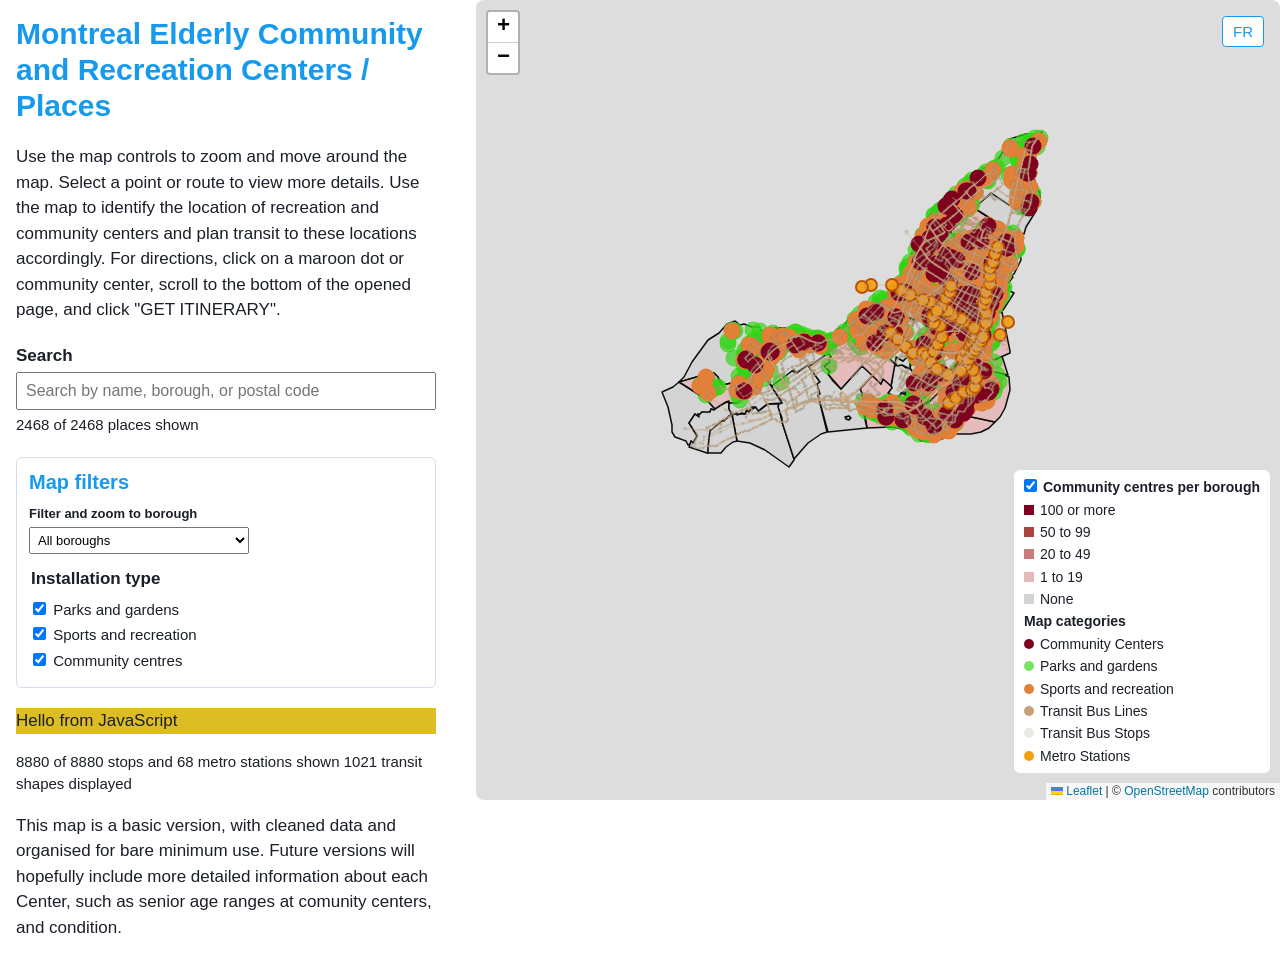
==== site/index.html @ 70dfc004 "Show accessibility in place details Co-authored-by: Copilot <223556219+Copilot@users.noreply.github." ====
<!doctype html>
<html lang="en">
<head>
  <meta charset="utf-8">
  <meta name="viewport" content="width=device-width, initial-scale=1">
  <title>MTL Elderly Community Centers</title>
  <link rel="stylesheet" href="vendor/leaflet/leaflet.css">
  <link rel="stylesheet" href="vendor/markercluster/MarkerCluster.css">
  <link rel="stylesheet" href="vendor/markercluster/MarkerCluster.Default.css">
  <link rel="stylesheet" href="style.css?v=accessibility-panel-20261113">
</head>
<body>
  <div class="language-control">
    <button id="language-toggle" type="button" aria-label="Switch to French">
      FR
    </button>
  </div>
  <div class="page">
    <main class="story">
      <h1 data-i18n="title">Montreal Elderly Community and Recreation Centers / Places</h1>
      <p id="map-description" data-i18n="mapDescription">
         Use the map controls to zoom and move around the map.
        Select a point or route to view more details. Use the map to identify the location of
        recreation and community centers and plan transit to these locations accordingly.
      </p>
      <div class="search-control">
        <label for="place-search" data-i18n="searchLabel">Search</label>
        <input
          id="place-search"
          type="search"
          list="place-suggestions"
          data-i18n-placeholder="searchPlaceholder"
          placeholder="Search by name, borough, or postal code"
          autocomplete="off">
        <datalist id="place-suggestions"></datalist>
        <p id="place-count" aria-live="polite"></p>
      </div>
      <section class="filter-panel" aria-labelledby="filter-heading">
        <h2 id="filter-heading" data-i18n="filterHeading">Map filters</h2>
        <div class="borough-control">
          <label for="borough-select" data-i18n="boroughLabel">Filter and zoom to borough</label>
          <select id="borough-select">
            <option value="" data-i18n="allBoroughs">All boroughs</option>
          </select>
        </div>
        <fieldset class="installation-filter">
          <legend data-i18n="installationType">Installation type</legend>
          <label>
            <input type="checkbox" data-category="Parks and gardens" checked>
            <span data-i18n="parks">Parks and gardens</span>
          </label>
          <label>
            <input type="checkbox" data-category="Sports and recreation" checked>
            <span data-i18n="sports">Sports and recreation</span>
          </label>
          <label>
            <input type="checkbox" data-category="Arts, culture and community" checked>
            <span data-i18n="community">Community centres</span>
          </label>
        </fieldset>
      </section>
      <section id="place-details" class="place-details" aria-live="polite" hidden>
        <h2 data-i18n="selectedPlace">Selected place</h2>
        <div id="place-details-content"></div>
      </section>
      <p id="center"></p>
      <p id="status" role="status" aria-live="assertive" data-i18n="loadingMap">Loading map...</p>

      <section>

        <p data-i18n="mapNote">This map is a basic version, with cleaned data and organised for bare minimum use.
          Future versions will hopefully include more detailed information about each 
          Center, such as senior age ranges at comunity centers, and condition.</p>
      </section> 
      <section>
        <ul></ul>
        </ul>
      </section>
    </main>
    <div id="map" role="region" aria-label="Map of elderly community and recreation centers"
      aria-describedby="map-description" tabindex="0"></div>
    <aside id="nearest-recommendations" class="nearest-recommendations"
      aria-live="polite" hidden></aside>
  </div>
  <script src="vendor/leaflet/leaflet.js"></script>
    <script src="vendor/markercluster/leaflet.markercluster.js"></script>
    <script src="app.js?v=accessibility-panel-20261113"></script>
</body>
</html>
---- site/vendor/leaflet/leaflet.css ----
/* required styles */

.leaflet-pane,
.leaflet-tile,
.leaflet-marker-icon,
.leaflet-marker-shadow,
.leaflet-tile-container,
.leaflet-pane > svg,
.leaflet-pane > canvas,
.leaflet-zoom-box,
.leaflet-image-layer,
.leaflet-layer {
	position: absolute;
	left: 0;
	top: 0;
	}
.leaflet-container {
	overflow: hidden;
	}
.leaflet-tile,
.leaflet-marker-icon,
.leaflet-marker-shadow {
	-webkit-user-select: none;
	   -moz-user-select: none;
	        user-select: none;
	  -webkit-user-drag: none;
	}
/* Prevents IE11 from highlighting tiles in blue */
.leaflet-tile::selection {
	background: transparent;
}
/* Safari renders non-retina tile on retina better with this, but Chrome is worse */
.leaflet-safari .leaflet-tile {
	image-rendering: -webkit-optimize-contrast;
	}
/* hack that prevents hw layers "stretching" when loading new tiles */
.leaflet-safari .leaflet-tile-container {
	width: 1600px;
	height: 1600px;
	-webkit-transform-origin: 0 0;
	}
.leaflet-marker-icon,
.leaflet-marker-shadow {
	display: block;
	}
/* .leaflet-container svg: reset svg max-width decleration shipped in Joomla! (joomla.org) 3.x */
/* .leaflet-container img: map is broken in FF if you have max-width: 100% on tiles */
.leaflet-container .leaflet-overlay-pane svg {
	max-width: none !important;
	max-height: none !important;
	}
.leaflet-container .leaflet-marker-pane img,
.leaflet-container .leaflet-shadow-pane img,
.leaflet-container .leaflet-tile-pane img,
.leaflet-container img.leaflet-image-layer,
.leaflet-container .leaflet-tile {
	max-width: none !important;
	max-height: none !important;
	width: auto;
	padding: 0;
	}

.leaflet-container img.leaflet-tile {
	/* See: https://bugs.chromium.org/p/chromium/issues/detail?id=600120 */
	mix-blend-mode: plus-lighter;
}

.leaflet-container.leaflet-touch-zoom {
	-ms-touch-action: pan-x pan-y;
	touch-action: pan-x pan-y;
	}
.leaflet-container.leaflet-touch-drag {
	-ms-touch-action: pinch-zoom;
	/* Fallback for FF which doesn't support pinch-zoom */
	touch-action: none;
	touch-action: pinch-zoom;
}
.leaflet-container.leaflet-touch-drag.leaflet-touch-zoom {
	-ms-touch-action: none;
	touch-action: none;
}
.leaflet-container {
	-webkit-tap-highlight-color: transparent;
}
.leaflet-container a {
	-webkit-tap-highlight-color: rgba(51, 181, 229, 0.4);
}
.leaflet-tile {
	filter: inherit;
	visibility: hidden;
	}
.leaflet-tile-loaded {
	visibility: inherit;
	}
.leaflet-zoom-box {
	width: 0;
	height: 0;
	-moz-box-sizing: border-box;
	     box-sizing: border-box;
	z-index: 800;
	}
/* workaround for https://bugzilla.mozilla.org/show_bug.cgi?id=888319 */
.leaflet-overlay-pane svg {
	-moz-user-select: none;
	}

.leaflet-pane         { z-index: 400; }

.leaflet-tile-pane    { z-index: 200; }
.leaflet-overlay-pane { z-index: 400; }
.leaflet-shadow-pane  { z-index: 500; }
.leaflet-marker-pane  { z-index: 600; }
.leaflet-tooltip-pane   { z-index: 650; }
.leaflet-popup-pane   { z-index: 700; }

.leaflet-map-pane canvas { z-index: 100; }
.leaflet-map-pane svg    { z-index: 200; }

.leaflet-vml-shape {
	width: 1px;
	height: 1px;
	}
.lvml {
	behavior: url(#default#VML);
	display: inline-block;
	position: absolute;
	}


/* control positioning */

.leaflet-control {
	position: relative;
	z-index: 800;
	pointer-events: visiblePainted; /* IE 9-10 doesn't have auto */
	pointer-events: auto;
	}
.leaflet-top,
.leaflet-bottom {
	position: absolute;
	z-index: 1000;
	pointer-events: none;
	}
.leaflet-top {
	top: 0;
	}
.leaflet-right {
	right: 0;
	}
.leaflet-bottom {
	bottom: 0;
	}
.leaflet-left {
	left: 0;
	}
.leaflet-control {
	float: left;
	clear: both;
	}
.leaflet-right .leaflet-control {
	float: right;
	}
.leaflet-top .leaflet-control {
	margin-top: 10px;
	}
.leaflet-bottom .leaflet-control {
	margin-bottom: 10px;
	}
.leaflet-left .leaflet-control {
	margin-left: 10px;
	}
.leaflet-right .leaflet-control {
	margin-right: 10px;
	}


/* zoom and fade animations */

.leaflet-fade-anim .leaflet-popup {
	opacity: 0;
	-webkit-transition: opacity 0.2s linear;
	   -moz-transition: opacity 0.2s linear;
	        transition: opacity 0.2s linear;
	}
.leaflet-fade-anim .leaflet-map-pane .leaflet-popup {
	opacity: 1;
	}
.leaflet-zoom-animated {
	-webkit-transform-origin: 0 0;
	    -ms-transform-origin: 0 0;
	        transform-origin: 0 0;
	}
svg.leaflet-zoom-animated {
	will-change: transform;
}

.leaflet-zoom-anim .leaflet-zoom-animated {
	-webkit-transition: -webkit-transform 0.25s cubic-bezier(0,0,0.25,1);
	   -moz-transition:    -moz-transform 0.25s cubic-bezier(0,0,0.25,1);
	        transition:         transform 0.25s cubic-bezier(0,0,0.25,1);
	}
.leaflet-zoom-anim .leaflet-tile,
.leaflet-pan-anim .leaflet-tile {
	-webkit-transition: none;
	   -moz-transition: none;
	        transition: none;
	}

.leaflet-zoom-anim .leaflet-zoom-hide {
	visibility: hidden;
	}


/* cursors */

.leaflet-interactive {
	cursor: pointer;
	}
.leaflet-grab {
	cursor: -webkit-grab;
	cursor:    -moz-grab;
	cursor:         grab;
	}
.leaflet-crosshair,
.leaflet-crosshair .leaflet-interactive {
	cursor: crosshair;
	}
.leaflet-popup-pane,
.leaflet-control {
	cursor: auto;
	}
.leaflet-dragging .leaflet-grab,
.leaflet-dragging .leaflet-grab .leaflet-interactive,
.leaflet-dragging .leaflet-marker-draggable {
	cursor: move;
	cursor: -webkit-grabbing;
	cursor:    -moz-grabbing;
	cursor:         grabbing;
	}

/* marker & overlays interactivity */
.leaflet-marker-icon,
.leaflet-marker-shadow,
.leaflet-image-layer,
.leaflet-pane > svg path,
.leaflet-tile-container {
	pointer-events: none;
	}

.leaflet-marker-icon.leaflet-interactive,
.leaflet-image-layer.leaflet-interactive,
.leaflet-pane > svg path.leaflet-interactive,
svg.leaflet-image-layer.leaflet-interactive path {
	pointer-events: visiblePainted; /* IE 9-10 doesn't have auto */
	pointer-events: auto;
	}

/* visual tweaks */

.leaflet-container {
	background: #ddd;
	outline-offset: 1px;
	}
.leaflet-container a {
	color: #0078A8;
	}
.leaflet-zoom-box {
	border: 2px dotted #38f;
	background: rgba(255,255,255,0.5);
	}


/* general typography */
.leaflet-container {
	font-family: "Helvetica Neue", Arial, Helvetica, sans-serif;
	font-size: 12px;
	font-size: 0.75rem;
	line-height: 1.5;
	}


/* general toolbar styles */

.leaflet-bar {
	box-shadow: 0 1px 5px rgba(0,0,0,0.65);
	border-radius: 4px;
	}
.leaflet-bar a {
	background-color: #fff;
	border-bottom: 1px solid #ccc;
	width: 26px;
	height: 26px;
	line-height: 26px;
	display: block;
	text-align: center;
	text-decoration: none;
	color: black;
	}
.leaflet-bar a,
.leaflet-control-layers-toggle {
	background-position: 50% 50%;
	background-repeat: no-repeat;
	display: block;
	}
.leaflet-bar a:hover,
.leaflet-bar a:focus {
	background-color: #f4f4f4;
	}
.leaflet-bar a:first-child {
	border-top-left-radius: 4px;
	border-top-right-radius: 4px;
	}
.leaflet-bar a:last-child {
	border-bottom-left-radius: 4px;
	border-bottom-right-radius: 4px;
	border-bottom: none;
	}
.leaflet-bar a.leaflet-disabled {
	cursor: default;
	background-color: #f4f4f4;
	color: #bbb;
	}

.leaflet-touch .leaflet-bar a {
	width: 30px;
	height: 30px;
	line-height: 30px;
	}
.leaflet-touch .leaflet-bar a:first-child {
	border-top-left-radius: 2px;
	border-top-right-radius: 2px;
	}
.leaflet-touch .leaflet-bar a:last-child {
	border-bottom-left-radius: 2px;
	border-bottom-right-radius: 2px;
	}

/* zoom control */

.leaflet-control-zoom-in,
.leaflet-control-zoom-out {
	font: bold 18px 'Lucida Console', Monaco, monospace;
	text-indent: 1px;
	}

.leaflet-touch .leaflet-control-zoom-in, .leaflet-touch .leaflet-control-zoom-out  {
	font-size: 22px;
	}


/* layers control */

.leaflet-control-layers {
	box-shadow: 0 1px 5px rgba(0,0,0,0.4);
	background: #fff;
	border-radius: 5px;
	}
.leaflet-control-layers-toggle {
	background-image: url(images/layers.png);
	width: 36px;
	height: 36px;
	}
.leaflet-retina .leaflet-control-layers-toggle {
	background-image: url(images/layers-2x.png);
	background-size: 26px 26px;
	}
.leaflet-touch .leaflet-control-layers-toggle {
	width: 44px;
	height: 44px;
	}
.leaflet-control-layers .leaflet-control-layers-list,
.leaflet-control-layers-expanded .leaflet-control-layers-toggle {
	display: none;
	}
.leaflet-control-layers-expanded .leaflet-control-layers-list {
	display: block;
	position: relative;
	}
.leaflet-control-layers-expanded {
	padding: 6px 10px 6px 6px;
	color: #333;
	background: #fff;
	}
.leaflet-control-layers-scrollbar {
	overflow-y: scroll;
	overflow-x: hidden;
	padding-right: 5px;
	}
.leaflet-control-layers-selector {
	margin-top: 2px;
	position: relative;
	top: 1px;
	}
.leaflet-control-layers label {
	display: block;
	font-size: 13px;
	font-size: 1.08333em;
	}
.leaflet-control-layers-separator {
	height: 0;
	border-top: 1px solid #ddd;
	margin: 5px -10px 5px -6px;
	}

/* Default icon URLs */
.leaflet-default-icon-path { /* used only in path-guessing heuristic, see L.Icon.Default */
	background-image: url(images/marker-icon.png);
	}


/* attribution and scale controls */

.leaflet-container .leaflet-control-attribution {
	background: #fff;
	background: rgba(255, 255, 255, 0.8);
	margin: 0;
	}
.leaflet-control-attribution,
.leaflet-control-scale-line {
	padding: 0 5px;
	color: #333;
	line-height: 1.4;
	}
.leaflet-control-attribution a {
	text-decoration: none;
	}
.leaflet-control-attribution a:hover,
.leaflet-control-attribution a:focus {
	text-decoration: underline;
	}
.leaflet-attribution-flag {
	display: inline !important;
	vertical-align: baseline !important;
	width: 1em;
	height: 0.6669em;
	}
.leaflet-left .leaflet-control-scale {
	margin-left: 5px;
	}
.leaflet-bottom .leaflet-control-scale {
	margin-bottom: 5px;
	}
.leaflet-control-scale-line {
	border: 2px solid #777;
	border-top: none;
	line-height: 1.1;
	padding: 2px 5px 1px;
	white-space: nowrap;
	-moz-box-sizing: border-box;
	     box-sizing: border-box;
	background: rgba(255, 255, 255, 0.8);
	text-shadow: 1px 1px #fff;
	}
.leaflet-control-scale-line:not(:first-child) {
	border-top: 2px solid #777;
	border-bottom: none;
	margin-top: -2px;
	}
.leaflet-control-scale-line:not(:first-child):not(:last-child) {
	border-bottom: 2px solid #777;
	}

.leaflet-touch .leaflet-control-attribution,
.leaflet-touch .leaflet-control-layers,
.leaflet-touch .leaflet-bar {
	box-shadow: none;
	}
.leaflet-touch .leaflet-control-layers,
.leaflet-touch .leaflet-bar {
	border: 2px solid rgba(0,0,0,0.2);
	background-clip: padding-box;
	}


/* popup */

.leaflet-popup {
	position: absolute;
	text-align: center;
	margin-bottom: 20px;
	}
.leaflet-popup-content-wrapper {
	padding: 1px;
	text-align: left;
	border-radius: 12px;
	}
.leaflet-popup-content {
	margin: 13px 24px 13px 20px;
	line-height: 1.3;
	font-size: 13px;
	font-size: 1.08333em;
	min-height: 1px;
	}
.leaflet-popup-content p {
	margin: 17px 0;
	margin: 1.3em 0;
	}
.leaflet-popup-tip-container {
	width: 40px;
	height: 20px;
	position: absolute;
	left: 50%;
	margin-top: -1px;
	margin-left: -20px;
	overflow: hidden;
	pointer-events: none;
	}
.leaflet-popup-tip {
	width: 17px;
	height: 17px;
	padding: 1px;

	margin: -10px auto 0;
	pointer-events: auto;

	-webkit-transform: rotate(45deg);
	   -moz-transform: rotate(45deg);
	    -ms-transform: rotate(45deg);
	        transform: rotate(45deg);
	}
.leaflet-popup-content-wrapper,
.leaflet-popup-tip {
	background: white;
	color: #333;
	box-shadow: 0 3px 14px rgba(0,0,0,0.4);
	}
.leaflet-container a.leaflet-popup-close-button {
	position: absolute;
	top: 0;
	right: 0;
	border: none;
	text-align: center;
	width: 24px;
	height: 24px;
	font: 16px/24px Tahoma, Verdana, sans-serif;
	color: #757575;
	text-decoration: none;
	background: transparent;
	}
.leaflet-container a.leaflet-popup-close-button:hover,
.leaflet-container a.leaflet-popup-close-button:focus {
	color: #585858;
	}
.leaflet-popup-scrolled {
	overflow: auto;
	}

.leaflet-oldie .leaflet-popup-content-wrapper {
	-ms-zoom: 1;
	}
.leaflet-oldie .leaflet-popup-tip {
	width: 24px;
	margin: 0 auto;

	-ms-filter: "progid:DXImageTransform.Microsoft.Matrix(M11=0.70710678, M12=0.70710678, M21=-0.70710678, M22=0.70710678)";
	filter: progid:DXImageTransform.Microsoft.Matrix(M11=0.70710678, M12=0.70710678, M21=-0.70710678, M22=0.70710678);
	}

.leaflet-oldie .leaflet-control-zoom,
.leaflet-oldie .leaflet-control-layers,
.leaflet-oldie .leaflet-popup-content-wrapper,
.leaflet-oldie .leaflet-popup-tip {
	border: 1px solid #999;
	}


/* div icon */

.leaflet-div-icon {
	background: #fff;
	border: 1px solid #666;
	}


/* Tooltip */
/* Base styles for the element that has a tooltip */
.leaflet-tooltip {
	position: absolute;
	padding: 6px;
	background-color: #fff;
	border: 1px solid #fff;
	border-radius: 3px;
	color: #222;
	white-space: nowrap;
	-webkit-user-select: none;
	-moz-user-select: none;
	-ms-user-select: none;
	user-select: none;
	pointer-events: none;
	box-shadow: 0 1px 3px rgba(0,0,0,0.4);
	}
.leaflet-tooltip.leaflet-interactive {
	cursor: pointer;
	pointer-events: auto;
	}
.leaflet-tooltip-top:before,
.leaflet-tooltip-bottom:before,
.leaflet-tooltip-left:before,
.leaflet-tooltip-right:before {
	position: absolute;
	pointer-events: none;
	border: 6px solid transparent;
	background: transparent;
	content: "";
	}

/* Directions */

.leaflet-tooltip-bottom {
	margin-top: 6px;
}
.leaflet-tooltip-top {
	margin-top: -6px;
}
.leaflet-tooltip-bottom:before,
.leaflet-tooltip-top:before {
	left: 50%;
	margin-left: -6px;
	}
.leaflet-tooltip-top:before {
	bottom: 0;
	margin-bottom: -12px;
	border-top-color: #fff;
	}
.leaflet-tooltip-bottom:before {
	top: 0;
	margin-top: -12px;
	margin-left: -6px;
	border-bottom-color: #fff;
	}
.leaflet-tooltip-left {
	margin-left: -6px;
}
.leaflet-tooltip-right {
	margin-left: 6px;
}
.leaflet-tooltip-left:before,
.leaflet-tooltip-right:before {
	top: 50%;
	margin-top: -6px;
	}
.leaflet-tooltip-left:before {
	right: 0;
	margin-right: -12px;
	border-left-color: #fff;
	}
.leaflet-tooltip-right:before {
	left: 0;
	margin-left: -12px;
	border-right-color: #fff;
	}

/* Printing */

@media print {
	/* Prevent printers from removing background-images of controls. */
	.leaflet-control {
		-webkit-print-color-adjust: exact;
		print-color-adjust: exact;
		}
	}
---- site/vendor/markercluster/MarkerCluster.css ----
.leaflet-cluster-anim .leaflet-marker-icon, .leaflet-cluster-anim .leaflet-marker-shadow {
	-webkit-transition: -webkit-transform 0.3s ease-out, opacity 0.3s ease-in;
	-moz-transition: -moz-transform 0.3s ease-out, opacity 0.3s ease-in;
	-o-transition: -o-transform 0.3s ease-out, opacity 0.3s ease-in;
	transition: transform 0.3s ease-out, opacity 0.3s ease-in;
}

.leaflet-cluster-spider-leg {
	/* stroke-dashoffset (duration and function) should match with leaflet-marker-icon transform in order to track it exactly */
	-webkit-transition: -webkit-stroke-dashoffset 0.3s ease-out, -webkit-stroke-opacity 0.3s ease-in;
	-moz-transition: -moz-stroke-dashoffset 0.3s ease-out, -moz-stroke-opacity 0.3s ease-in;
	-o-transition: -o-stroke-dashoffset 0.3s ease-out, -o-stroke-opacity 0.3s ease-in;
	transition: stroke-dashoffset 0.3s ease-out, stroke-opacity 0.3s ease-in;
}
---- site/vendor/markercluster/MarkerCluster.Default.css ----
.marker-cluster-small {
	background-color: rgba(181, 226, 140, 0.6);
	}
.marker-cluster-small div {
	background-color: rgba(110, 204, 57, 0.6);
	}

.marker-cluster-medium {
	background-color: rgba(241, 211, 87, 0.6);
	}
.marker-cluster-medium div {
	background-color: rgba(240, 194, 12, 0.6);
	}

.marker-cluster-large {
	background-color: rgba(253, 156, 115, 0.6);
	}
.marker-cluster-large div {
	background-color: rgba(241, 128, 23, 0.6);
	}

	/* IE 6-8 fallback colors */
.leaflet-oldie .marker-cluster-small {
	background-color: rgb(181, 226, 140);
	}
.leaflet-oldie .marker-cluster-small div {
	background-color: rgb(110, 204, 57);
	}

.leaflet-oldie .marker-cluster-medium {
	background-color: rgb(241, 211, 87);
	}
.leaflet-oldie .marker-cluster-medium div {
	background-color: rgb(240, 194, 12);
	}

.leaflet-oldie .marker-cluster-large {
	background-color: rgb(253, 156, 115);
	}
.leaflet-oldie .marker-cluster-large div {
	background-color: rgb(241, 128, 23);
}

.marker-cluster {
	background-clip: padding-box;
	border-radius: 20px;
	}
.marker-cluster div {
	width: 30px;
	height: 30px;
	margin-left: 5px;
	margin-top: 5px;

	text-align: center;
	border-radius: 15px;
	font: 12px "Helvetica Neue", Arial, Helvetica, sans-serif;
	}
.marker-cluster span {
	line-height: 30px;
	}
---- site/style.css ----
/* PRESENTATION: how the page looks. */
body { margin: 0; font-family: Arial, Helvetica, sans-serif; }
header { padding: 10px 16px; background: #1F2D5A; color: #fff; }
header h1 { margin: 0; font-size: 20px; }
header p { margin: 4px 0 0; font-size: 14px; color: #DCBD23; }
#map { height: calc(100vh - 62px); }
.legend { background: #fff; padding: 6px 10px; border-radius: 6px; line-height: 1.6; font-size: 13px; }
.legend span { display: inline-block; width: 10px; height: 10px; border-radius: 50%; margin-right: 6px; }



:root {
  --accent: #159aed;   /* one colour, used everywhere */
  --text: #1b1f2a;
}
body {
  font-family: Arial, Helvetica, sans-serif;
  font-size: 17px;
  line-height: 1.5;
  color: var(--text);
  margin: 0;
}
h1, h2 { color: var(--accent); }
.story { max-width: 1100px; margin: 0 auto; padding: 16px; }
.language-control {
  position: absolute;
  right: 16px;
  top: 16px;
  z-index: 1000;
}
.language-control button {
  background: #fff;
  border: 1px solid var(--accent);
  border-radius: 4px;
  color: var(--accent);
  cursor: pointer;
  font-size: 15px;
  padding: 6px 10px;
}
.language-control button:hover,
.language-control button:focus {
  background: var(--accent);
  color: #fff;
}
.nearest-recommendations {
  align-self: start;
  background: #fff;
  border: 2px solid #1F2D5A;
  border-radius: 6px;
  box-shadow: 0 2px 8px rgba(0, 0, 0, 0.25);
  font-size: 15px;
  margin: 16px;
  max-width: 360px;
  padding: 10px 12px;
  position: absolute;
  right: 0;
  top: 56px;
  z-index: 1000;
}
.nearest-recommendations h2 {
  font-size: 18px;
  margin: 0 0 6px;
}
.nearest-recommendations ul {
  margin: 6px 0 0;
  padding-left: 20px;
}
.nearest-recommendations li {
  margin: 4px 0;
}
.nearest-recommendations .recommendation-line {
  border-bottom: 3px solid;
  display: inline-block;
  margin-right: 5px;
  width: 18px;
}
.recommendation-arrow {
  background: transparent;
  border: 0;
  font-size: 16px;
  line-height: 16px;
  text-align: center;
}
.recommendation-arrow span {
  display: block;
  transform-origin: center;
}
.nearest-options-button {
  background: #1F2D5A;
  border: 0;
  border-radius: 4px;
  color: #fff;
  cursor: pointer;
  margin-top: 8px;
  padding: 6px 8px;
}
.popup-action-buttons {
  display: inline-flex;
  flex-wrap: wrap;
  gap: 6px;
}
.weather-options-button {
  background: #159aed;
  border: 0;
  border-radius: 4px;
  color: #fff;
  cursor: pointer;
  margin-top: 8px;
  padding: 6px 8px;
}
.google-maps-button {
  background: #34a853;
  border: 0;
  border-radius: 4px;
  color: #fff;
  cursor: pointer;
  margin-top: 8px;
  padding: 6px 8px;
}
.weather-options-button:focus,
.weather-options-button:hover,
.google-maps-button:focus,
.google-maps-button:hover {
  background: #1F2D5A;
}
.nearest-options-button:focus,
.nearest-options-button:hover {
  background: var(--accent);
}
.nearest-options-details {
  border-top: 1px solid #d8dce8;
  margin-top: 8px;
  padding-top: 6px;
}
.weather-options-details {
  border-top: 1px solid #d8dce8;
  margin-top: 8px;
  padding-top: 6px;
}
.nearest-options-details ul {
  margin-bottom: 0;
  padding-left: 20px;
}

.page {
  display: grid;
  grid-template-columns: 1fr 2fr;   /* story column, then a wider map */
  gap: 24px;
}
@media (max-width: 800px) {
  .page { grid-template-columns: 1fr; }   /* one column on a phone */
}

h1, h2 { color: var(--accent); line-height: 1.2; }
h1 { font-size: 30px; margin-top: 0; }
h2 { font-size: 20px; margin-top: 28px; }
.lede { font-size: 19px; }
#status { color: var(--muted); font-size: 15px; }
#status.status-error {
  background: #fee2e2;
  border: 1px solid #b91c1c;
  border-radius: 4px;
  color: #7f1d1d;
  font-weight: bold;
  padding: 8px;
}
.search-control {
  margin: 20px 0;
}
.search-control label {
  display: block;
  font-weight: bold;
  margin-bottom: 4px;
}
#place-search {
  box-sizing: border-box;
  max-width: 100%;
  padding: 8px;
  font-size: 16px;
  width: 420px;
}
#place-count {
  font-size: 15px;
  margin: 4px 0 0;
}
.place-details {
  background: #f8fafc;
  border: 1px solid #d8dce8;
  border-radius: 6px;
  margin: 16px 0;
  padding: 10px 12px;
}
.place-details h2 {
  font-size: 20px;
  margin: 0 0 8px;
}
.place-details h3 {
  font-size: 18px;
  margin: 0 0 8px;
}
.place-details p {
  margin: 8px 0;
}
.hours-table {
  border-collapse: collapse;
  margin: 8px 0;
  width: 100%;
}
.hours-table caption {
  font-weight: bold;
  text-align: left;
}
.hours-details {
  margin: 8px 0;
}
.hours-details summary {
  cursor: pointer;
  font-weight: bold;
}
.hours-table th,
.hours-table td {
  border: 1px solid #d8dce8;
  padding: 3px 6px;
  text-align: left;
}
.weather-status {
  border-radius: 4px;
  font-weight: bold;
  margin: 6px 0;
  padding: 3px 6px;
}
.weather-good { background: #b7e4c7; color: #14532d; }
.weather-caution { background: #fed7aa; color: #7c2d12; }
.weather-bad { background: #fecaca; color: #7f1d1d; }
.weather-scale {
  background: linear-gradient(to right, #2e9d55 0%, #f59e0b 50%, #dc2626 100%);
  border-radius: 5px;
  height: 10px;
  margin-top: 6px;
  position: relative;
}
.weather-marker {
  background: #fff;
  border: 2px solid #1b1f2a;
  border-radius: 50%;
  box-sizing: border-box;
  height: 16px;
  position: absolute;
  top: -3px;
  transform: translateX(-50%);
  width: 16px;
}
.weather-scale-labels {
  display: flex;
  font-size: 11px;
  justify-content: space-between;
  margin-bottom: 5px;
}
a { color: var(--accent); }
#map {
  height: 800px;   /* without a height, the map is invisible */
  border-radius: 8px;
}

.legend { background: #fff; padding: 6px 10px; border-radius: 6px; line-height: 1.6; font-size: 14px; }
.legend span { display: inline-block; width: 10px; height: 10px; border-radius: 50%; margin-right: 6px; }
.legend i { display: inline-block; width: 10px; height: 10px; margin-right: 6px; }
.place-marker {
  background: transparent;
  border: 0;
}
.place-marker span {
  display: block;
  width: 10px;
  height: 10px;
  border: 1px solid #fff;
  border-radius: 50%;
  box-sizing: border-box;
}
.category-cluster {
  background: transparent;
  border: 0;
  box-sizing: border-box;
}
.category-cluster span {
  display: block;
  width: 24px;
  height: 24px;
  border: 2px solid #fff;
  border-radius: 50%;
  box-sizing: border-box;
}
.borough-control {
  background: #fff;
  padding: 8px;
  border-radius: 6px;
  box-shadow: 0 1px 5px rgba(0, 0, 0, 0.35);
}
.borough-control label {
  display: block;
  font-size: 13px;
  font-weight: bold;
  margin-bottom: 4px;
}
.borough-control select {
  max-width: 220px;
  padding: 4px;
  font-size: 13px;
}
.filter-panel {
  margin: 20px 0;
  padding: 12px;
  border: 1px solid #d8dce8;
  border-radius: 6px;
}
.filter-panel h2 {
  margin: 0 0 10px;
}
.filter-panel .borough-control {
  padding: 0;
  box-shadow: none;
}
.installation-filter {
  border: 0;
  margin: 12px 0 0;
  padding: 0;
}
.installation-filter legend {
  font-weight: bold;
  margin-bottom: 4px;
}
.installation-filter label {
  display: block;
  font-size: 15px;
  margin: 3px 0;
}
.legend-toggle { cursor: pointer; }
.legend-toggle input { margin: 0 6px 0 0; }

/* on a narrow screen the panel goes below the map instead of squeezing it to nothing. */
@media (max-width: 375px) {
  main { flex-direction: column; height: auto; }
  #map { flex: none; height: 60vh; order: 1; }
  #panel { width: auto; order: 2; border-right: 0; border-top: 3px solid #DCBD23; }
  header p { font-size: 12px; }
}
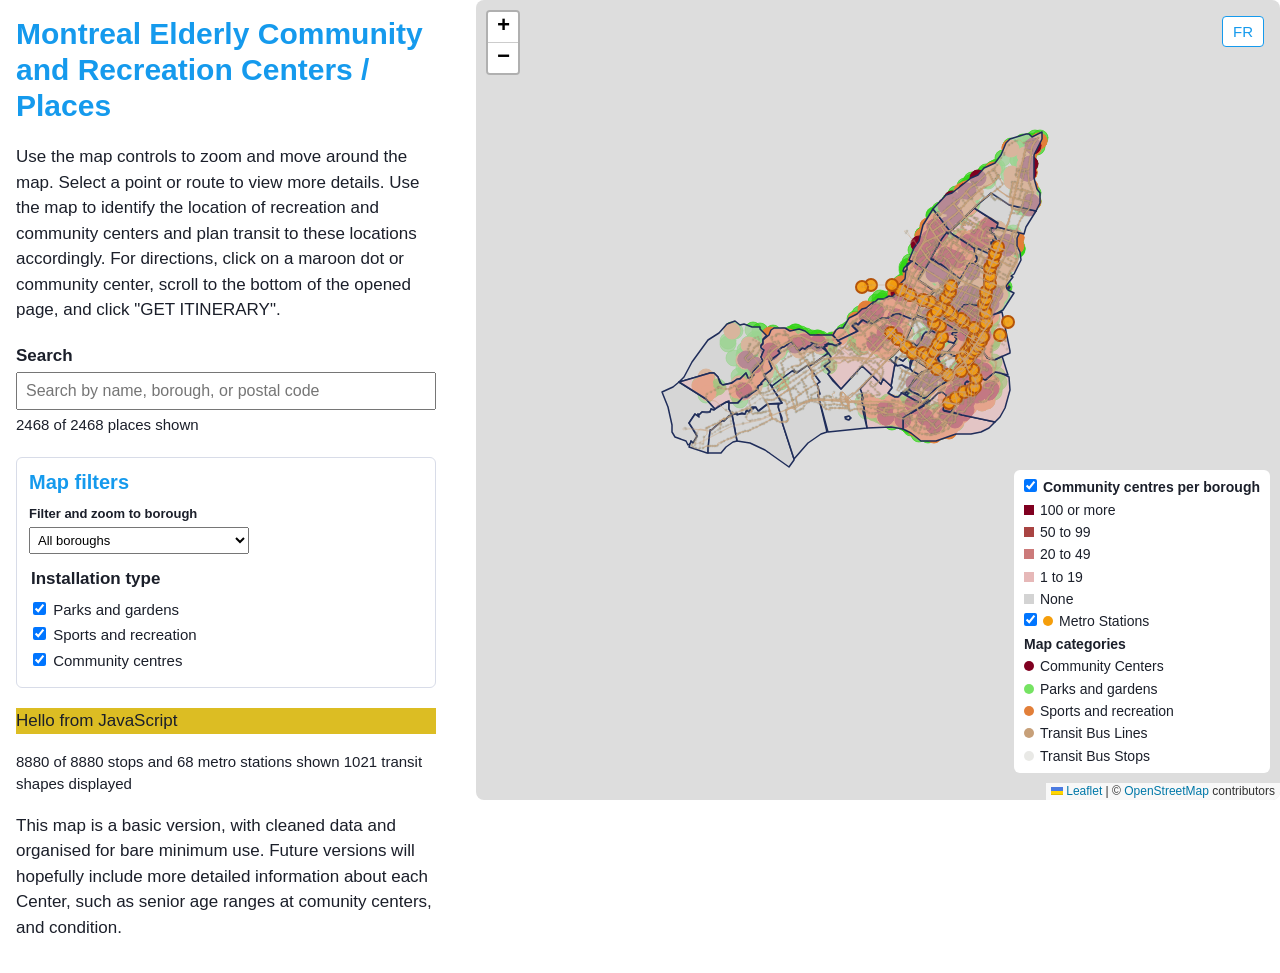
==== commit 6e5d8342: "Add metro layer toggle to legend Co-authored-by: Copilot <223556219+Copilot@users.noreply.github.com" ====
--- a/site/index.html
+++ b/site/index.html
@@ -7,7 +7,7 @@
   <link rel="stylesheet" href="vendor/leaflet/leaflet.css">
   <link rel="stylesheet" href="vendor/markercluster/MarkerCluster.css">
   <link rel="stylesheet" href="vendor/markercluster/MarkerCluster.Default.css">
-  <link rel="stylesheet" href="style.css?v=accessibility-panel-20261113">
+  <link rel="stylesheet" href="style.css?v=metro-toggle-20261113">
 </head>
 <body>
   <div class="language-control">
@@ -84,6 +84,6 @@
   </div>
   <script src="vendor/leaflet/leaflet.js"></script>
     <script src="vendor/markercluster/leaflet.markercluster.js"></script>
-    <script src="app.js?v=accessibility-panel-20261113"></script>
+    <script src="app.js?v=metro-toggle-20261113"></script>
 </body>
 </html>
--- a/site/style.css
+++ b/site/style.css
@@ -59,7 +59,26 @@
 }
 .nearest-recommendations h2 {
   font-size: 18px;
-  margin: 0 0 6px;
+  margin: 0;
+}
+.nearest-header {
+  align-items: center;
+  display: flex;
+  justify-content: space-between;
+  margin-bottom: 6px;
+}
+.nearest-close-button {
+  background: transparent;
+  border: 0;
+  color: #1F2D5A;
+  cursor: pointer;
+  font-size: 22px;
+  line-height: 1;
+  padding: 2px 4px;
+}
+.nearest-close-button:hover,
+.nearest-close-button:focus {
+  color: #b91c1c;
 }
 .nearest-recommendations ul {
   margin: 6px 0 0;
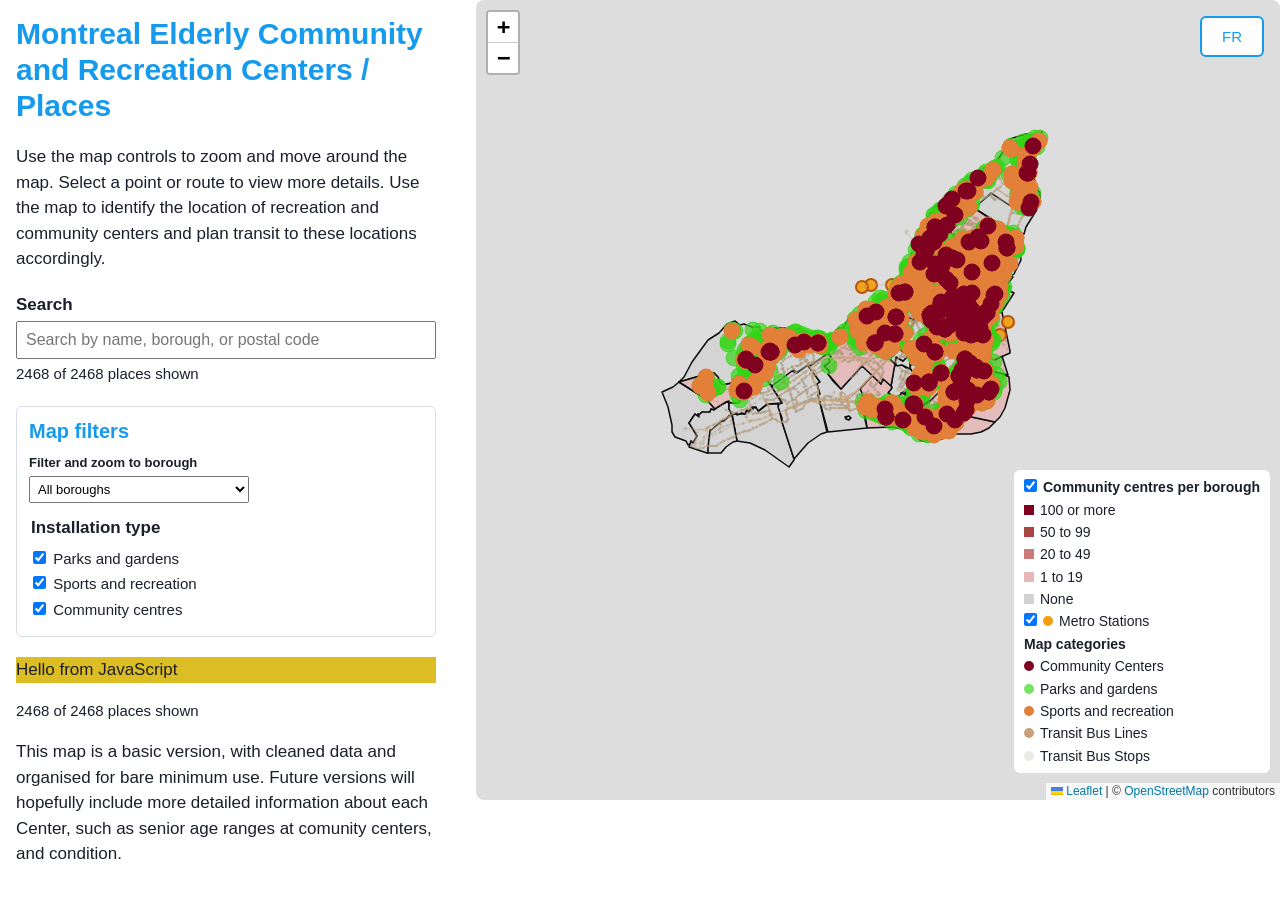
==== commit b014837b: "Add site management comments Co-authored-by: Copilot <223556219+Copilot@users.noreply.github.com>" ====
--- a/site/index.html
+++ b/site/index.html
@@ -7,9 +7,11 @@
   <link rel="stylesheet" href="vendor/leaflet/leaflet.css">
   <link rel="stylesheet" href="vendor/markercluster/MarkerCluster.css">
   <link rel="stylesheet" href="vendor/markercluster/MarkerCluster.Default.css">
+  <!-- MANAGEMENT: Update the version query when style.css changes so browsers reload it. -->
   <link rel="stylesheet" href="style.css?v=metro-toggle-20261113">
 </head>
 <body>
+  <!-- MANAGEMENT: Translation control. The click behavior is wired in app.js. -->
   <div class="language-control">
     <button id="language-toggle" type="button" aria-label="Switch to French">
       FR
@@ -35,6 +37,8 @@
         <datalist id="place-suggestions"></datalist>
         <p id="place-count" aria-live="polite"></p>
       </div>
+      <!-- MANAGEMENT: Map filters. Add or remove data-category checkboxes here,
+           then use the same category name in app.js placeCategories. -->
       <section class="filter-panel" aria-labelledby="filter-heading">
         <h2 id="filter-heading" data-i18n="filterHeading">Map filters</h2>
         <div class="borough-control">
@@ -82,8 +86,10 @@
     <aside id="nearest-recommendations" class="nearest-recommendations"
       aria-live="polite" hidden></aside>
   </div>
+  <!-- MANAGEMENT: Keep vendor scripts before app.js; app.js depends on Leaflet. -->
   <script src="vendor/leaflet/leaflet.js"></script>
     <script src="vendor/markercluster/leaflet.markercluster.js"></script>
+    <!-- MANAGEMENT: Update the version query when app.js changes. -->
     <script src="app.js?v=metro-toggle-20261113"></script>
 </body>
 </html>
--- a/site/style.css
+++ b/site/style.css
@@ -1,4 +1,5 @@
 /* PRESENTATION: how the page looks. */
+/* MANAGEMENT: Language button styling is in .language-control below. */
 body { margin: 0; font-family: Arial, Helvetica, sans-serif; }
 header { padding: 10px 16px; background: #1F2D5A; color: #fff; }
 header h1 { margin: 0; font-size: 20px; }
@@ -29,19 +30,20 @@
   z-index: 1000;
 }
 .language-control button {
-  background: #fff;
-  border: 1px solid var(--accent);
-  border-radius: 4px;
+  background: #ffffff;
+  border: 2px solid var(--accent);
+  border-radius: 6px;
   color: var(--accent);
   cursor: pointer;
   font-size: 15px;
-  padding: 6px 10px;
+  padding: 10px 20px;
 }
 .language-control button:hover,
 .language-control button:focus {
   background: var(--accent);
   color: #fff;
 }
+/* MANAGEMENT: The filter checkboxes and legend layer toggles use these styles. */
 .nearest-recommendations {
   align-self: start;
   background: #fff;
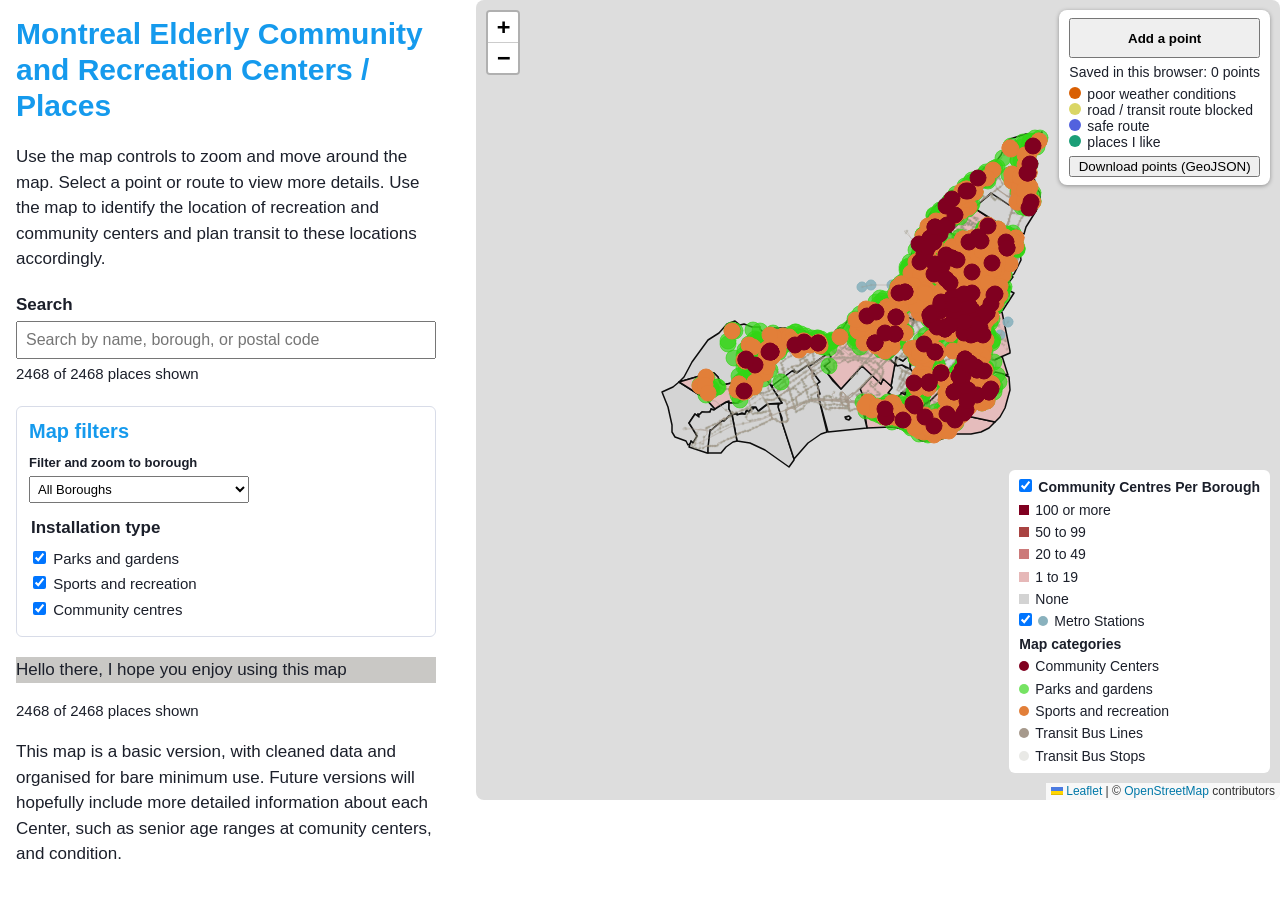
==== commit a89d7654: "Update map site and add memory data Co-authored-by: Copilot <223556219+Copilot@users.noreply.github." ====
--- a/site/index.html
+++ b/site/index.html
@@ -92,4 +92,7 @@
     <!-- MANAGEMENT: Update the version query when app.js changes. -->
     <script src="app.js?v=metro-toggle-20261113"></script>
 </body>
-</html>+      
+     <script src="memory.js"></script>
+<script>addMemory(map);</script>
+</html>
--- a/site/style.css
+++ b/site/style.css
@@ -32,10 +32,10 @@
 .language-control button {
   background: #ffffff;
   border: 2px solid var(--accent);
-  border-radius: 6px;
+  border-radius: 5px;
   color: var(--accent);
   cursor: pointer;
-  font-size: 15px;
+  font-size: 20px;
   padding: 10px 20px;
 }
 .language-control button:hover,
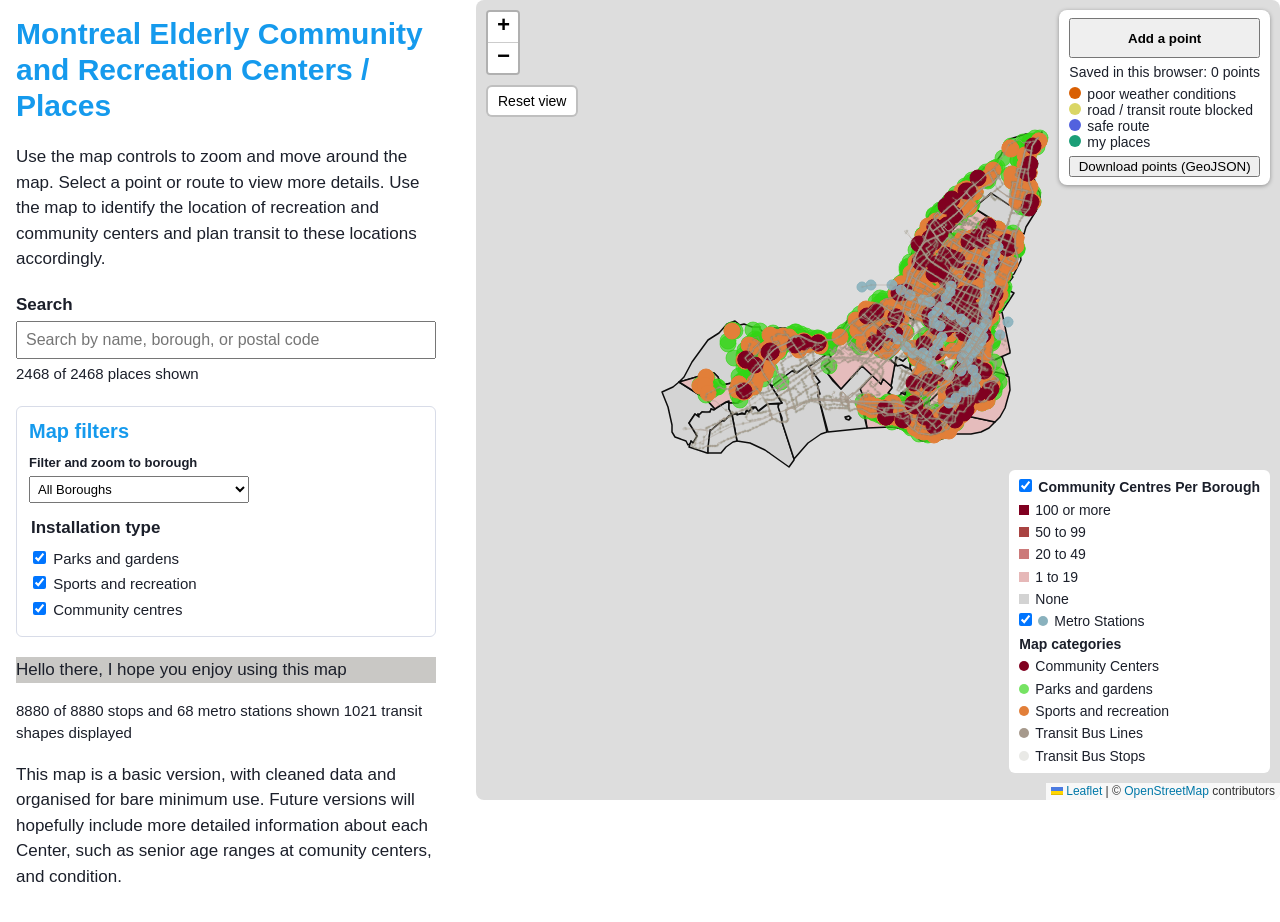
==== commit 80d1a79d: "update" ====
--- a/site/index.html
+++ b/site/index.html
@@ -92,7 +92,11 @@
     <!-- MANAGEMENT: Update the version query when app.js changes. -->
     <script src="app.js?v=metro-toggle-20261113"></script>
 </body>
-      
+      <script src="remember.js"></script>
+<script>rememberView(map);</script>
+
      <script src="memory.js"></script>
 <script>addMemory(map);</script>
+
+
 </html>
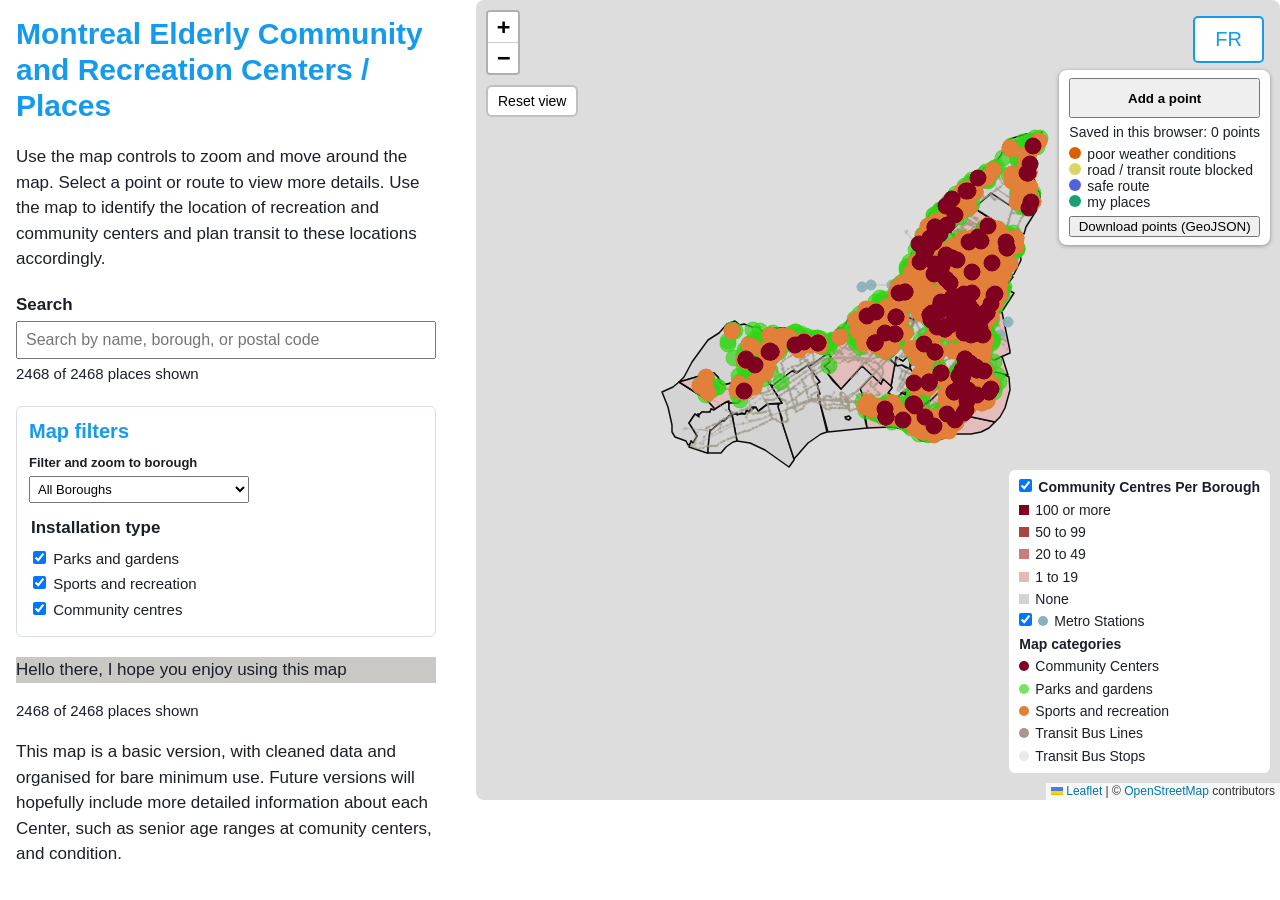
==== commit 26c3e0de: "update" ====
--- a/site/index.html
+++ b/site/index.html
@@ -70,6 +70,7 @@
       <p id="center"></p>
       <p id="status" role="status" aria-live="assertive" data-i18n="loadingMap">Loading map...</p>
 
+    
       <section>
 
         <p data-i18n="mapNote">This map is a basic version, with cleaned data and organised for bare minimum use.
--- a/site/style.css
+++ b/site/style.css
@@ -38,10 +38,30 @@
   font-size: 20px;
   padding: 10px 20px;
 }
+#map .leaflet-top.leaflet-right .memory-panel {
+  margin-top: 70px;
+}
+
 .language-control button:hover,
 .language-control button:focus {
   background: var(--accent);
   color: #fff;
+}
+.map-wrap {
+  min-width: 0;
+  position: relative;
+}
+
+.nearest-recommendations {
+  /* Keep the existing background, border, shadow, padding, and z-index. */
+  box-sizing: border-box;
+  left: 50%;
+  margin: 0;
+  max-width: 360px;
+  right: auto;
+  top: 16px;
+  transform: translateX(-50%);
+  width: calc(100% - 32px);
 }
 /* MANAGEMENT: The filter checkboxes and legend layer toggles use these styles. */
 .nearest-recommendations {
@@ -90,16 +110,16 @@
   margin: 4px 0;
 }
 .nearest-recommendations .recommendation-line {
-  border-bottom: 3px solid;
+  border-bottom: 5px solid;
   display: inline-block;
   margin-right: 5px;
-  width: 18px;
+  width: 15px;
 }
 .recommendation-arrow {
   background: transparent;
   border: 0;
-  font-size: 16px;
-  line-height: 16px;
+  font-size: 10px;
+  line-height: 10px;
   text-align: center;
 }
 .recommendation-arrow span {
@@ -168,7 +188,7 @@
   grid-template-columns: 1fr 2fr;   /* story column, then a wider map */
   gap: 24px;
 }
-@media (max-width: 800px) {
+@media (max-width: 700px) {
   .page { grid-template-columns: 1fr; }   /* one column on a phone */
 }
 
